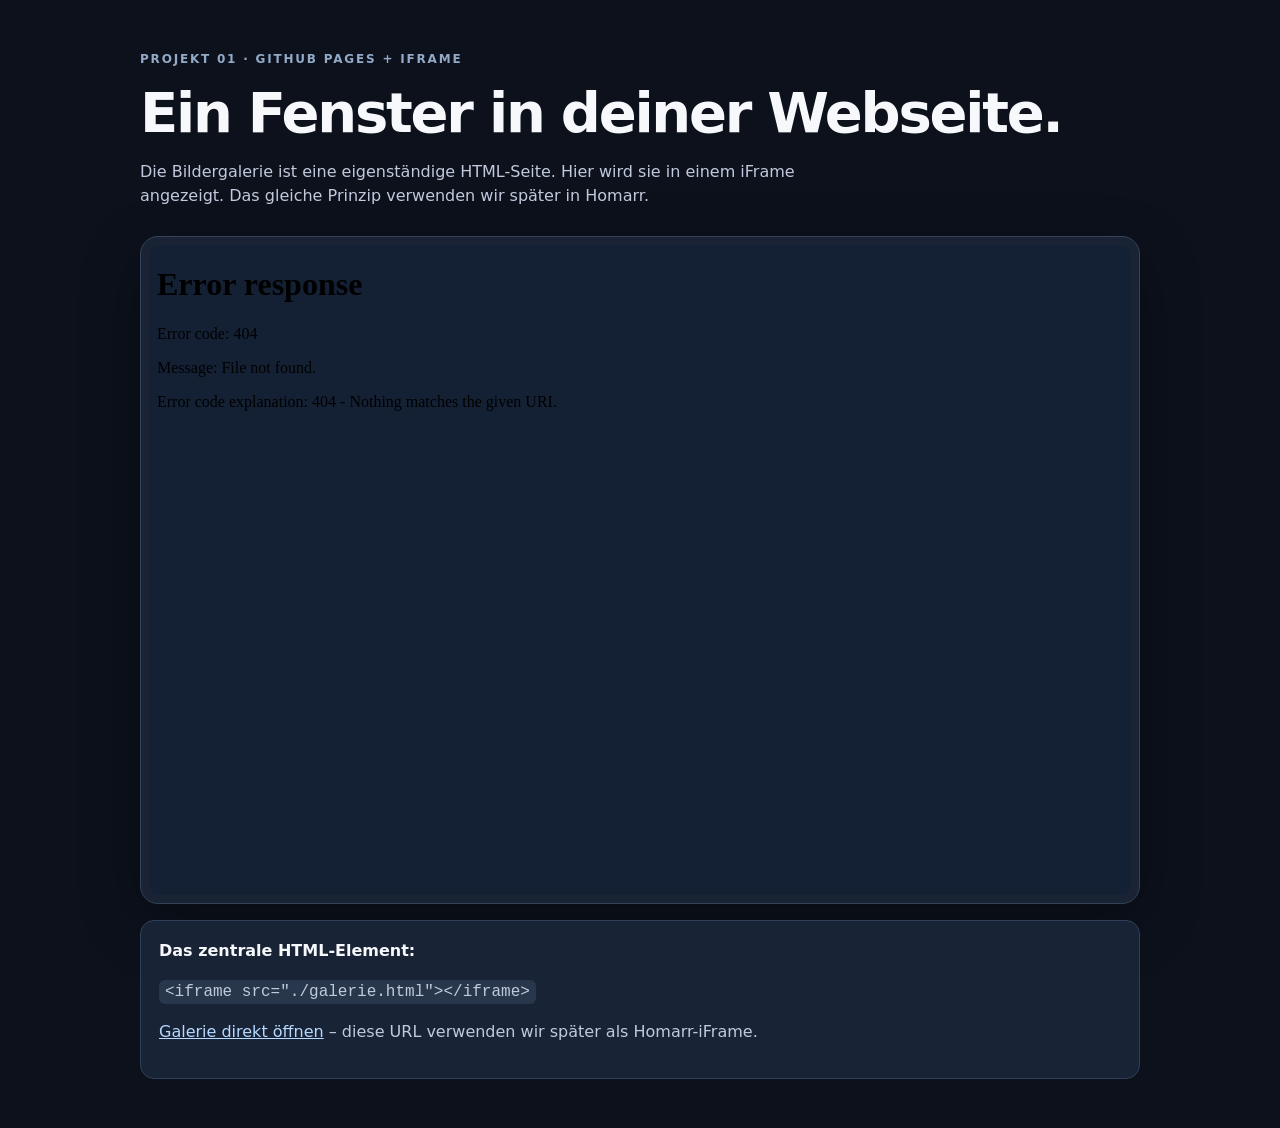
==== index.html @ c33a4991 "Add beginner iFrame landing page" ====
<!doctype html>
<html lang="de">
<head>
  <meta charset="utf-8">
  <meta name="viewport" content="width=device-width, initial-scale=1">
  <meta name="theme-color" content="#101721">
  <title>Mein erstes iFrame-Projekt</title>
  <style>
    * {box-sizing:border-box}
    body {margin:0;min-height:100vh;background:#0c111c;color:#f7f8fb;font:16px/1.5 system-ui,-apple-system,"Segoe UI",sans-serif}
    main {max-width:1100px;margin:auto;padding:clamp(16px,5vw,50px)}
    .eyebrow {color:#92a9c7;text-transform:uppercase;letter-spacing:.15em;font-size:12px;font-weight:800}
    h1 {font-size:clamp(32px,5vw,56px);line-height:1.1;letter-spacing:-.04em;margin:14px 0}
    p {color:#c1cadd;max-width:720px}
    .frame {background:#192334;border:1px solid #344359;border-radius:18px;padding:8px;margin:28px 0 16px;box-shadow:0 20px 60px #0005}
    iframe {display:block;width:100%;height:clamp(350px,60vw,650px);border:0;border-radius:11px;background:#142134}
    .info {background:#182336;border:1px solid #304058;border-radius:14px;padding:18px}
    code {background:#28374b;padding:3px 6px;border-radius:6px;overflow-wrap:anywhere}
    a {color:#b6d9ff}
  </style>
</head>
<body>
  <main>
    <div class="eyebrow">Projekt 01 · GitHub Pages + iFrame</div>
    <h1>Ein Fenster in deiner Webseite.</h1>
    <p>Die Bildergalerie ist eine eigenständige HTML-Seite. Hier wird sie in einem iFrame angezeigt. Das gleiche Prinzip verwenden wir später in Homarr.</p>
    <div class="frame">
      <iframe src="./galerie.html" title="Fotogalerie mit Wischübergang" allowfullscreen loading="eager"></iframe>
    </div>
    <section class="info">
      <strong>Das zentrale HTML-Element:</strong>
      <p><code>&lt;iframe src="./galerie.html"&gt;&lt;/iframe&gt;</code></p>
      <p><a href="./galerie.html">Galerie direkt öffnen</a> – diese URL verwenden wir später als Homarr-iFrame.</p>
    </section>
  </main>
</body>
</html>
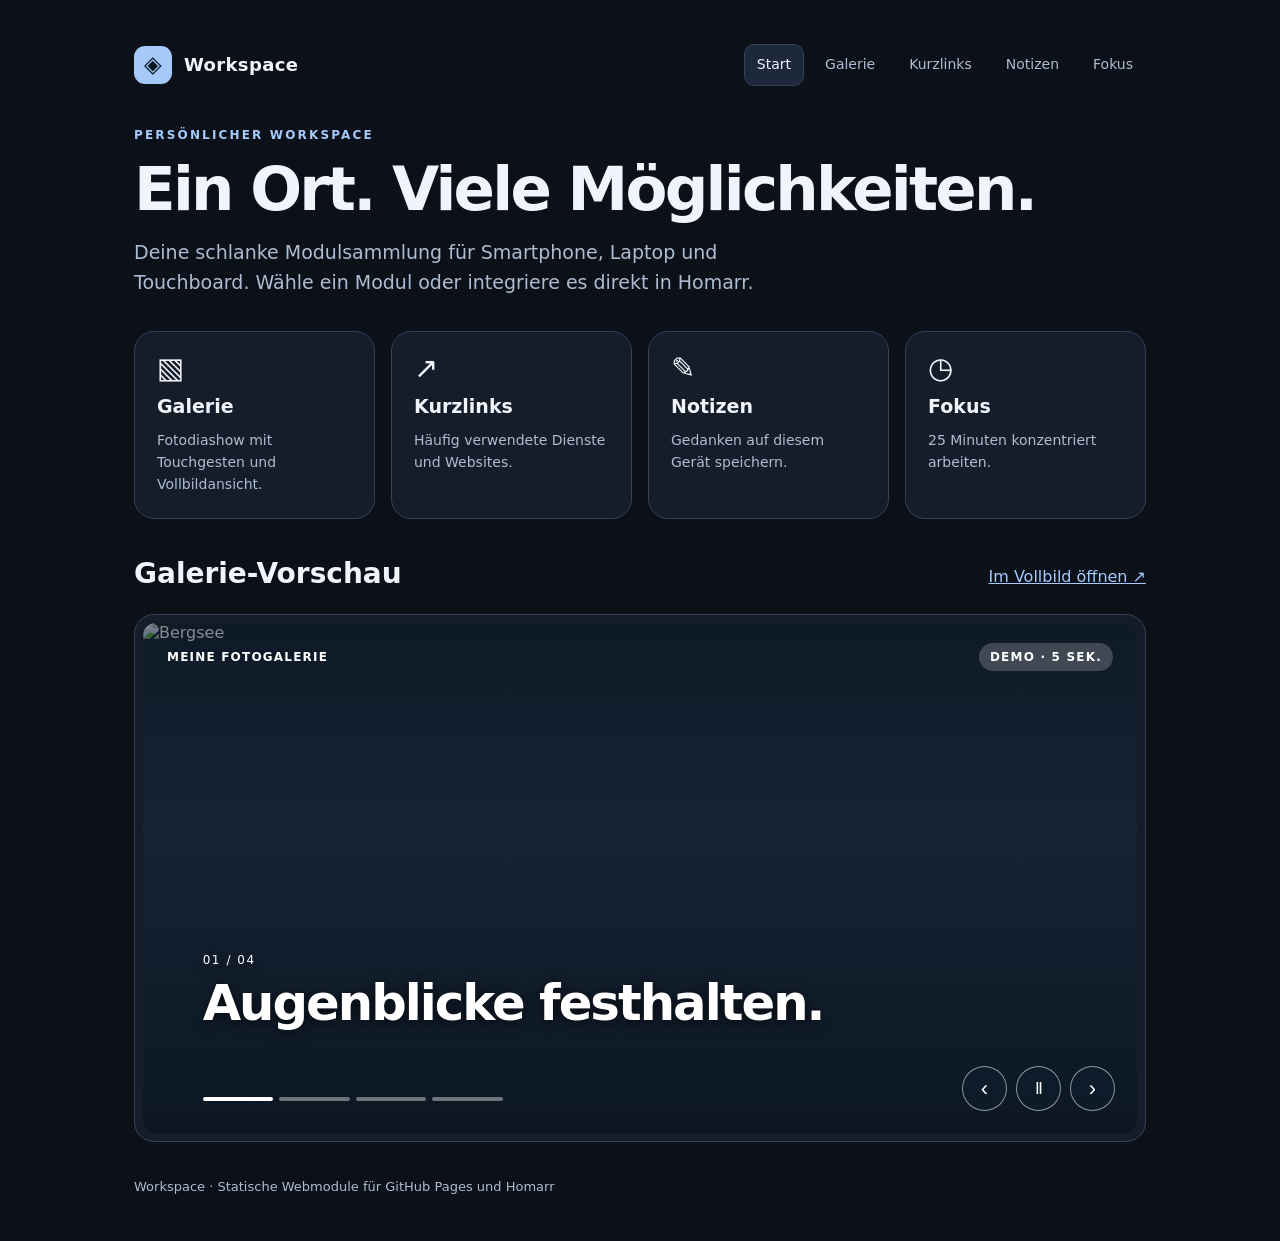
==== commit 8b350027: "Turn gallery demo homepage into modular Workspace" ====
--- a/index.html
+++ b/index.html
@@ -1,37 +1 @@
-<!doctype html>
-<html lang="de">
-<head>
-  <meta charset="utf-8">
-  <meta name="viewport" content="width=device-width, initial-scale=1">
-  <meta name="theme-color" content="#101721">
-  <title>Mein erstes iFrame-Projekt</title>
-  <style>
-    * {box-sizing:border-box}
-    body {margin:0;min-height:100vh;background:#0c111c;color:#f7f8fb;font:16px/1.5 system-ui,-apple-system,"Segoe UI",sans-serif}
-    main {max-width:1100px;margin:auto;padding:clamp(16px,5vw,50px)}
-    .eyebrow {color:#92a9c7;text-transform:uppercase;letter-spacing:.15em;font-size:12px;font-weight:800}
-    h1 {font-size:clamp(32px,5vw,56px);line-height:1.1;letter-spacing:-.04em;margin:14px 0}
-    p {color:#c1cadd;max-width:720px}
-    .frame {background:#192334;border:1px solid #344359;border-radius:18px;padding:8px;margin:28px 0 16px;box-shadow:0 20px 60px #0005}
-    iframe {display:block;width:100%;height:clamp(350px,60vw,650px);border:0;border-radius:11px;background:#142134}
-    .info {background:#182336;border:1px solid #304058;border-radius:14px;padding:18px}
-    code {background:#28374b;padding:3px 6px;border-radius:6px;overflow-wrap:anywhere}
-    a {color:#b6d9ff}
-  </style>
-</head>
-<body>
-  <main>
-    <div class="eyebrow">Projekt 01 · GitHub Pages + iFrame</div>
-    <h1>Ein Fenster in deiner Webseite.</h1>
-    <p>Die Bildergalerie ist eine eigenständige HTML-Seite. Hier wird sie in einem iFrame angezeigt. Das gleiche Prinzip verwenden wir später in Homarr.</p>
-    <div class="frame">
-      <iframe src="./galerie.html" title="Fotogalerie mit Wischübergang" allowfullscreen loading="eager"></iframe>
-    </div>
-    <section class="info">
-      <strong>Das zentrale HTML-Element:</strong>
-      <p><code>&lt;iframe src="./galerie.html"&gt;&lt;/iframe&gt;</code></p>
-      <p><a href="./galerie.html">Galerie direkt öffnen</a> – diese URL verwenden wir später als Homarr-iFrame.</p>
-    </section>
-  </main>
-</body>
-</html>+<!doctype html><html lang="de"><head><meta charset="utf-8"><meta name="viewport" content="width=device-width,initial-scale=1"><meta name="theme-color" content="#0b1019"><title>Workspace · Home</title><link rel="stylesheet" href="./assets/style.css"></head><body><main class="shell"><header class="topbar"><a class="brand" href="./index.html"><span class="mark">◈</span>Workspace</a><nav aria-label="Navigation"><a href="./index.html" aria-current="page">Start</a><a href="./galerie.html">Galerie</a><a href="./links.html">Kurzlinks</a><a href="./notizen.html">Notizen</a><a href="./fokus.html">Fokus</a></nav></header><section class="hero"><div class="eyebrow">Persönlicher Workspace</div><h1>Ein Ort. Viele Möglichkeiten.</h1><p class="lead">Deine schlanke Modulsammlung für Smartphone, Laptop und Touchboard. Wähle ein Modul oder integriere es direkt in Homarr.</p></section><section aria-label="Module" class="grid"><a class="tile" href="./galerie.html"><span class="symbol" aria-hidden="true">▧</span><strong>Galerie</strong><p class="muted">Fotodiashow mit Touchgesten und Vollbildansicht.</p></a><a class="tile" href="./links.html"><span class="symbol" aria-hidden="true">↗</span><strong>Kurzlinks</strong><p class="muted">Häufig verwendete Dienste und Websites.</p></a><a class="tile" href="./notizen.html"><span class="symbol" aria-hidden="true">✎</span><strong>Notizen</strong><p class="muted">Gedanken auf diesem Gerät speichern.</p></a><a class="tile" href="./fokus.html"><span class="symbol" aria-hidden="true">◷</span><strong>Fokus</strong><p class="muted">25 Minuten konzentriert arbeiten.</p></a></section><div class="section-head"><h2>Galerie-Vorschau</h2><a href="./galerie.html">Im Vollbild öffnen ↗</a></div><section class="panel preview"><iframe src="./galerie.html" loading="lazy" allowfullscreen title="Galerie-Vorschau"></iframe></section><footer class="footer">Workspace · Statische Webmodule für GitHub Pages und Homarr</footer></main></body></html>
--- a/assets/style.css
+++ b/assets/style.css
@@ -0,0 +1,72 @@
+:root {
+  color-scheme: dark;
+  --bg:#0b1019; --surface:#151d2b; --surface-2:#1d293b;
+  --border:#344156; --text:#f1f5fb; --muted:#aebdd1;
+  --accent:#a5cafa; --good:#8ce2bf;
+}
+* { box-sizing:border-box; }
+html { -webkit-text-size-adjust:100%; }
+body { margin:0; min-height:100vh; background:var(--bg); color:var(--text); font:16px/1.55 system-ui,-apple-system,"Segoe UI",sans-serif; }
+a { color:var(--accent); }
+a:focus-visible,button:focus-visible,input:focus-visible,textarea:focus-visible { outline:3px solid #a5cafa; outline-offset:3px; }
+button,input,textarea { font:inherit; }
+button { cursor:pointer; touch-action:manipulation; }
+.shell { max-width:1100px; margin:auto; padding:clamp(16px,4vw,44px); }
+.topbar { display:flex; align-items:center; justify-content:space-between; gap:14px; margin-bottom:40px; flex-wrap:wrap; }
+.brand { display:flex; align-items:center; gap:12px; color:var(--text); font-size:18px; text-decoration:none; font-weight:800; letter-spacing:.02em; }
+.mark { display:grid; place-items:center; width:38px; height:38px; border-radius:11px; background:var(--accent); color:#0b1421; font-size:23px; }
+nav { display:flex; gap:8px; flex-wrap:wrap; }
+nav a { color:var(--muted); text-decoration:none; padding:9px 12px; border:1px solid transparent; border-radius:10px; font-size:14px; }
+nav a:hover,nav a[aria-current="page"] { color:var(--text); background:var(--surface-2); border-color:var(--border); }
+.eyebrow { font-size:12px; font-weight:800; letter-spacing:.18em; text-transform:uppercase; color:var(--accent); }
+h1 { font-size:clamp(33px,5.4vw,61px); line-height:1.08; letter-spacing:-.045em; margin:12px 0 16px; }
+h2 { font-size:clamp(20px,2.5vw,28px); line-height:1.22; margin:0 0 8px; }
+p { margin:0 0 16px; }
+.lead,.muted { color:var(--muted); }
+.lead { max-width:700px; font-size:clamp(16px,2vw,19px); }
+.hero { margin-bottom:34px; }
+.grid { display:grid; grid-template-columns:repeat(auto-fit,minmax(min(100%,225px),1fr)); gap:16px; }
+.tile,.panel { background:var(--surface); border:1px solid var(--border); border-radius:20px; }
+.tile { display:flex; flex-direction:column; gap:9px; min-height:170px; padding:22px; text-decoration:none; color:var(--text); transition:border-color .2s,transform .2s; }
+.tile:hover { border-color:var(--accent); transform:translateY(-2px); }
+.tile strong { font-size:19px; }
+.tile .muted { font-size:14px; margin:0; }
+.symbol { font-size:29px; line-height:1; }
+.section-head { display:flex; justify-content:space-between; align-items:center; gap:15px; margin:38px 0 15px; flex-wrap:wrap; }
+.panel { padding:22px; }
+.preview { overflow:hidden; padding:8px; }
+.preview iframe { display:block; width:100%; height:clamp(260px,46vw,510px); border:0; border-radius:13px; background:#101927; }
+.module-intro { margin-bottom:24px; }
+.module-intro h1 { font-size:clamp(30px,4.2vw,46px); }
+.stack { display:grid; gap:16px; }
+.btn,.btn-secondary { border-radius:11px; min-height:44px; padding:10px 16px; border:1px solid var(--accent); background:var(--accent); color:#0b1421; font-weight:700; }
+.btn-secondary { background:var(--surface-2); color:var(--text); border-color:var(--border); }
+.btn:hover,.btn-secondary:hover { filter:brightness(1.12); }
+label { display:block; color:var(--muted); font-size:14px; margin-bottom:6px; }
+input,textarea { width:100%; min-height:44px; padding:12px 14px; color:var(--text); background:#101827; border:1px solid var(--border); border-radius:11px; }
+textarea { min-height:240px; resize:vertical; line-height:1.6; }
+.form-row { display:grid; grid-template-columns:1fr 1.5fr auto; gap:12px; align-items:end; }
+.field { min-width:0; }
+.status { font-size:14px; color:var(--good); min-height:22px; }
+.list { list-style:none; margin:0; padding:0; display:grid; gap:10px; }
+.list li { display:flex; align-items:center; justify-content:space-between; gap:12px; padding:11px; background:#101827; border:1px solid var(--border); border-radius:12px; }
+.list li a { overflow-wrap:anywhere; }
+.list li button { flex:none; }
+.timer { font-size:clamp(72px,17vw,148px); font-weight:750; line-height:1.2; text-align:center; letter-spacing:-.065em; font-variant-numeric:tabular-nums; padding:20px 0; }
+.actions { display:flex; justify-content:center; flex-wrap:wrap; gap:10px; }
+.note { color:var(--muted); font-size:13px; margin-top:14px; }
+.footer { color:var(--muted); margin-top:35px; font-size:13px; }
+.embed .topbar,.embed .module-intro,.embed .footer { display:none; }
+.embed .shell { max-width:none; padding:10px; }
+.embed .panel { padding:14px; border-radius:14px; }
+.embed textarea { min-height:130px; }
+.embed .timer { font-size:clamp(45px,14vw,100px); padding:10px 0; }
+@media (max-width:650px) {
+  .topbar { margin-bottom:25px; }
+  nav { width:100%; }
+  nav a { padding:8px 10px; font-size:13px; }
+  .form-row { grid-template-columns:1fr; }
+  .panel { padding:16px; }
+  .tile { min-height:145px; }
+}
+@media (prefers-reduced-motion:reduce) { .tile { transition:none; } }
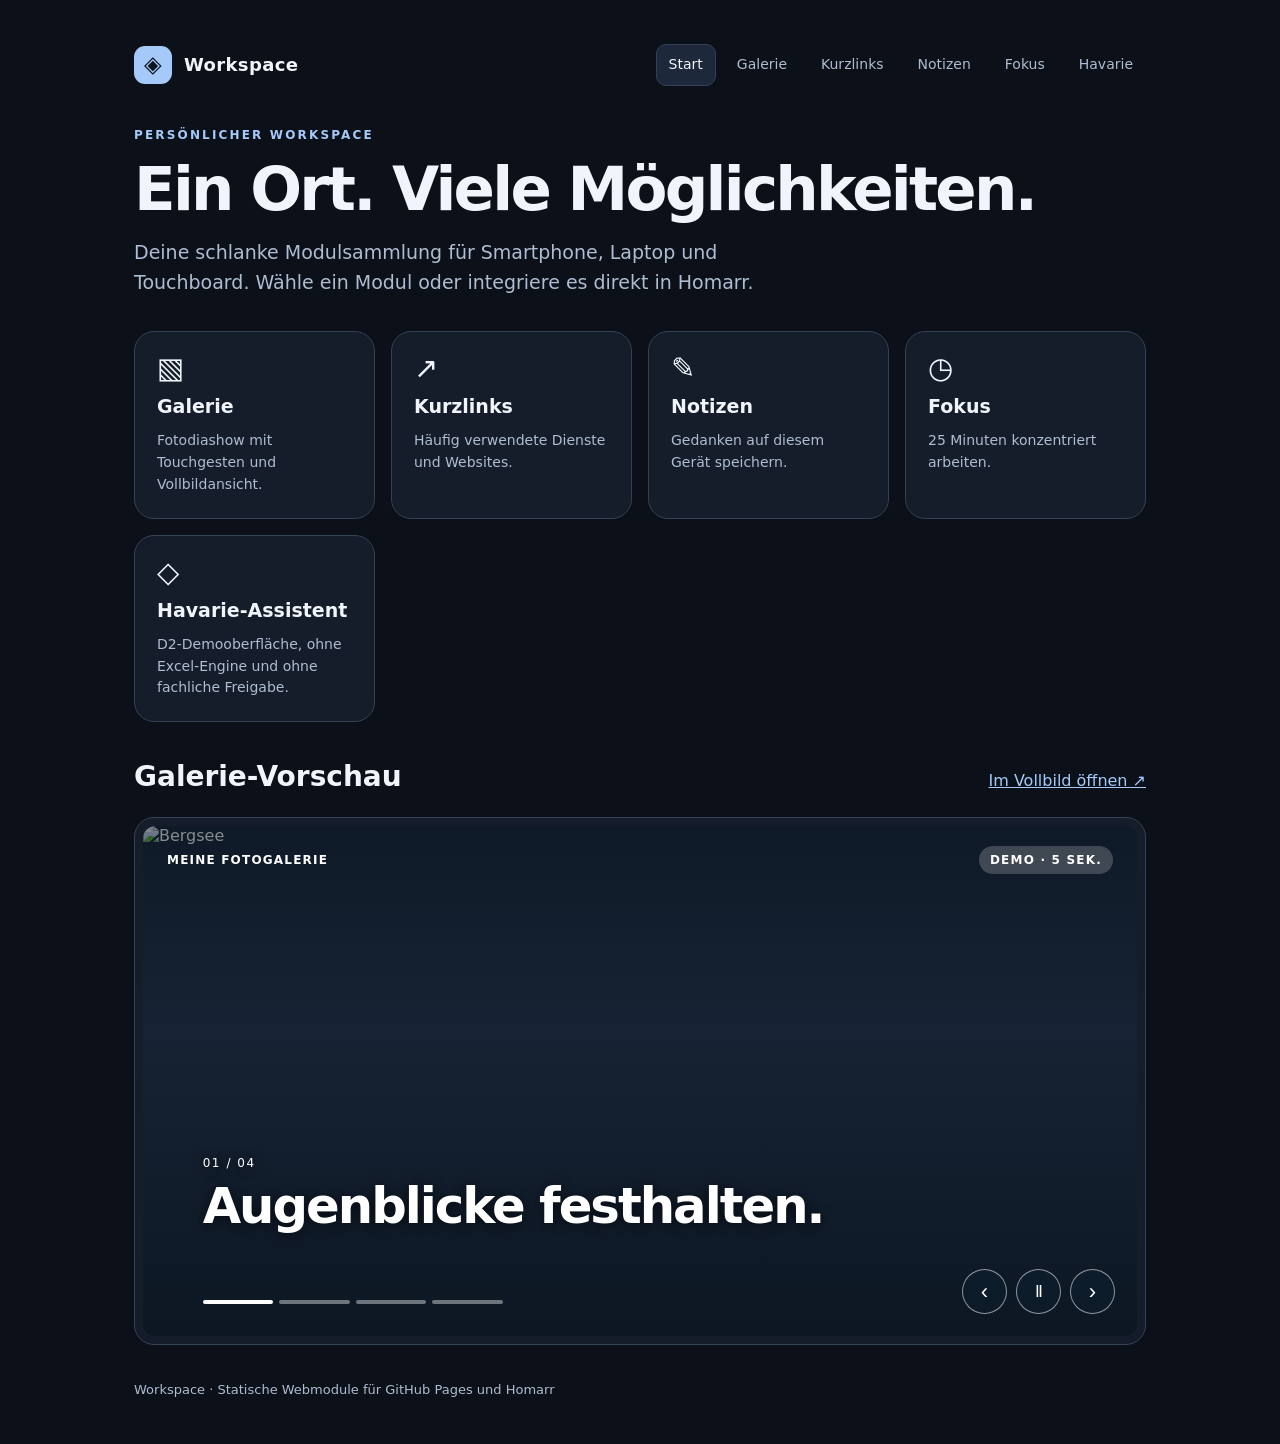
==== commit 015c4ba3: "Add Havarie D2 demo to Workspace module overview" ====
--- a/index.html
+++ b/index.html
@@ -1 +1 @@
-<!doctype html><html lang="de"><head><meta charset="utf-8"><meta name="viewport" content="width=device-width,initial-scale=1"><meta name="theme-color" content="#0b1019"><title>Workspace · Home</title><link rel="stylesheet" href="./assets/style.css"></head><body><main class="shell"><header class="topbar"><a class="brand" href="./index.html"><span class="mark">◈</span>Workspace</a><nav aria-label="Navigation"><a href="./index.html" aria-current="page">Start</a><a href="./galerie.html">Galerie</a><a href="./links.html">Kurzlinks</a><a href="./notizen.html">Notizen</a><a href="./fokus.html">Fokus</a></nav></header><section class="hero"><div class="eyebrow">Persönlicher Workspace</div><h1>Ein Ort. Viele Möglichkeiten.</h1><p class="lead">Deine schlanke Modulsammlung für Smartphone, Laptop und Touchboard. Wähle ein Modul oder integriere es direkt in Homarr.</p></section><section aria-label="Module" class="grid"><a class="tile" href="./galerie.html"><span class="symbol" aria-hidden="true">▧</span><strong>Galerie</strong><p class="muted">Fotodiashow mit Touchgesten und Vollbildansicht.</p></a><a class="tile" href="./links.html"><span class="symbol" aria-hidden="true">↗</span><strong>Kurzlinks</strong><p class="muted">Häufig verwendete Dienste und Websites.</p></a><a class="tile" href="./notizen.html"><span class="symbol" aria-hidden="true">✎</span><strong>Notizen</strong><p class="muted">Gedanken auf diesem Gerät speichern.</p></a><a class="tile" href="./fokus.html"><span class="symbol" aria-hidden="true">◷</span><strong>Fokus</strong><p class="muted">25 Minuten konzentriert arbeiten.</p></a></section><div class="section-head"><h2>Galerie-Vorschau</h2><a href="./galerie.html">Im Vollbild öffnen ↗</a></div><section class="panel preview"><iframe src="./galerie.html" loading="lazy" allowfullscreen title="Galerie-Vorschau"></iframe></section><footer class="footer">Workspace · Statische Webmodule für GitHub Pages und Homarr</footer></main></body></html>+<!doctype html><html lang="de"><head><meta charset="utf-8"><meta name="viewport" content="width=device-width,initial-scale=1"><meta name="theme-color" content="#0b1019"><title>Workspace · Home</title><link rel="stylesheet" href="./assets/style.css"></head><body><main class="shell"><header class="topbar"><a class="brand" href="./index.html"><span class="mark">◈</span>Workspace</a><nav aria-label="Navigation"><a href="./index.html" aria-current="page">Start</a><a href="./galerie.html">Galerie</a><a href="./links.html">Kurzlinks</a><a href="./notizen.html">Notizen</a><a href="./fokus.html">Fokus</a><a href="./havarie.html">Havarie</a></nav></header><section class="hero"><div class="eyebrow">Persönlicher Workspace</div><h1>Ein Ort. Viele Möglichkeiten.</h1><p class="lead">Deine schlanke Modulsammlung für Smartphone, Laptop und Touchboard. Wähle ein Modul oder integriere es direkt in Homarr.</p></section><section aria-label="Module" class="grid"><a class="tile" href="./galerie.html"><span class="symbol" aria-hidden="true">▧</span><strong>Galerie</strong><p class="muted">Fotodiashow mit Touchgesten und Vollbildansicht.</p></a><a class="tile" href="./links.html"><span class="symbol" aria-hidden="true">↗</span><strong>Kurzlinks</strong><p class="muted">Häufig verwendete Dienste und Websites.</p></a><a class="tile" href="./notizen.html"><span class="symbol" aria-hidden="true">✎</span><strong>Notizen</strong><p class="muted">Gedanken auf diesem Gerät speichern.</p></a><a class="tile" href="./fokus.html"><span class="symbol" aria-hidden="true">◷</span><strong>Fokus</strong><p class="muted">25 Minuten konzentriert arbeiten.</p></a><a class="tile" href="./havarie.html"><span class="symbol" aria-hidden="true">◇</span><strong>Havarie-Assistent</strong><p class="muted">D2-Demooberfläche, ohne Excel-Engine und ohne fachliche Freigabe.</p></a></section><div class="section-head"><h2>Galerie-Vorschau</h2><a href="./galerie.html">Im Vollbild öffnen ↗</a></div><section class="panel preview"><iframe src="./galerie.html" loading="lazy" allowfullscreen title="Galerie-Vorschau"></iframe></section><footer class="footer">Workspace · Statische Webmodule für GitHub Pages und Homarr</footer></main></body></html>
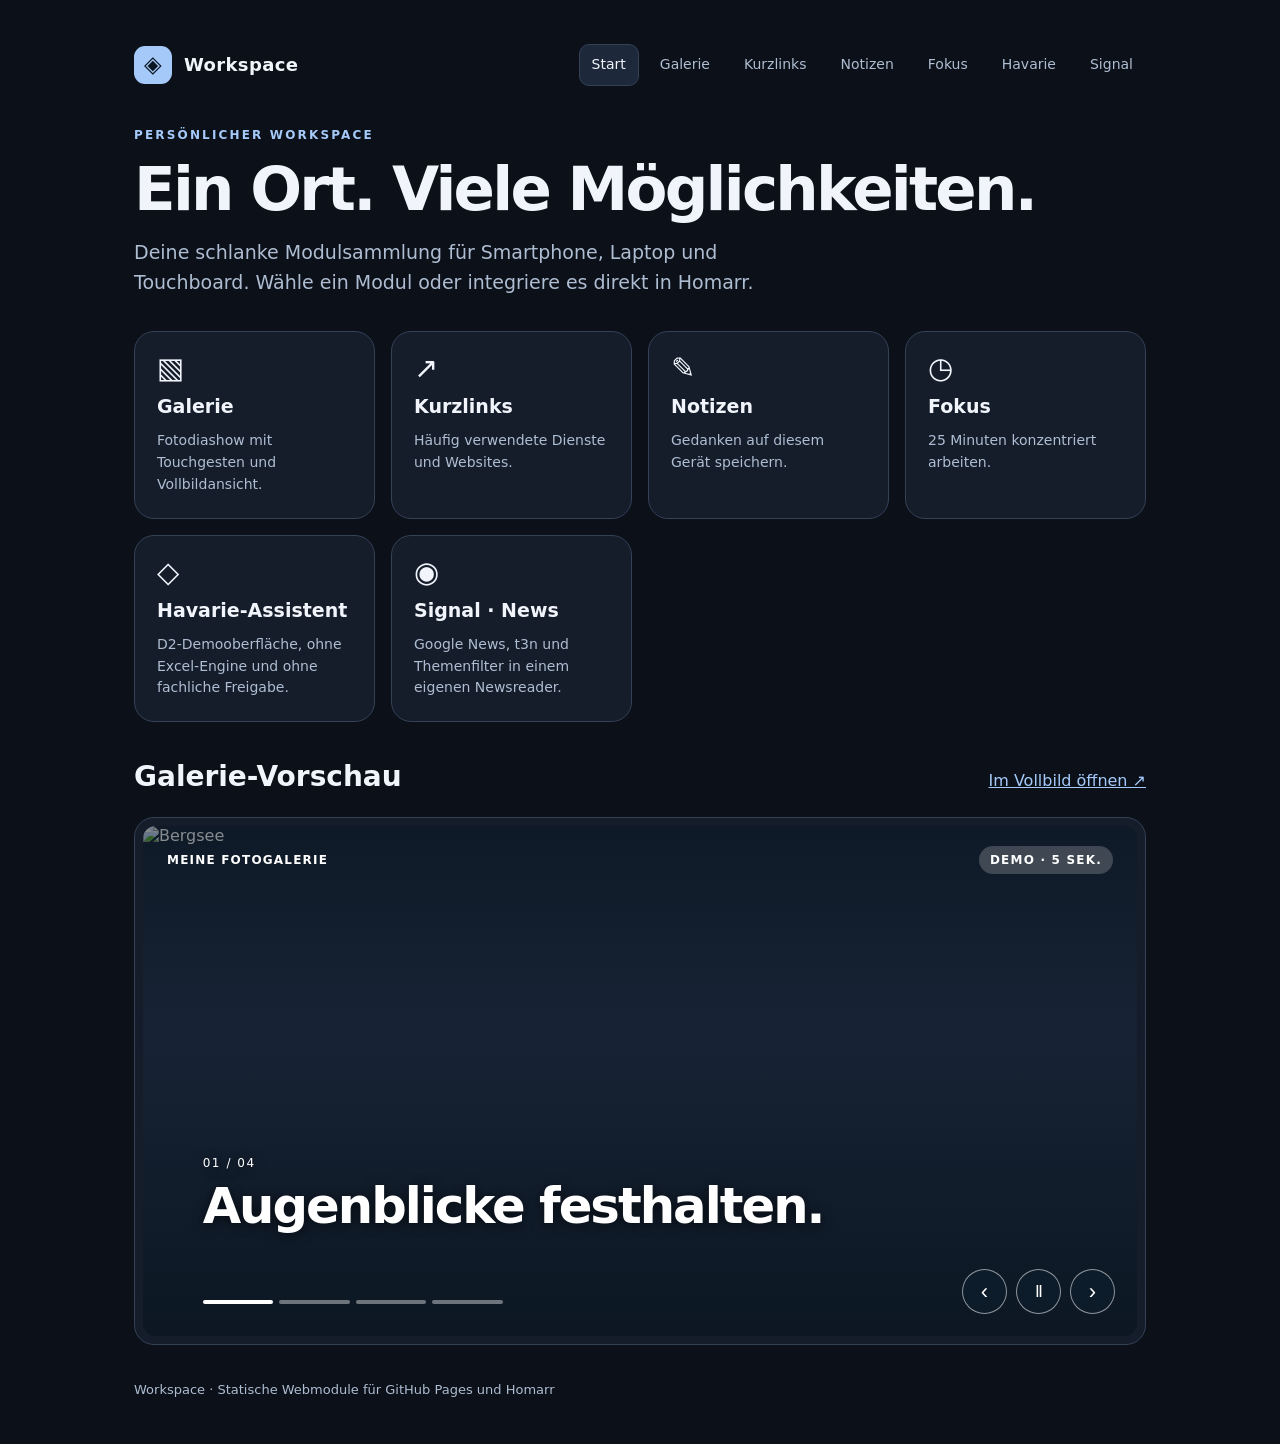
==== commit c709ae03: "Link Signal news reader on workspace homepage" ====
--- a/index.html
+++ b/index.html
@@ -1 +1 @@
-<!doctype html><html lang="de"><head><meta charset="utf-8"><meta name="viewport" content="width=device-width,initial-scale=1"><meta name="theme-color" content="#0b1019"><title>Workspace · Home</title><link rel="stylesheet" href="./assets/style.css"></head><body><main class="shell"><header class="topbar"><a class="brand" href="./index.html"><span class="mark">◈</span>Workspace</a><nav aria-label="Navigation"><a href="./index.html" aria-current="page">Start</a><a href="./galerie.html">Galerie</a><a href="./links.html">Kurzlinks</a><a href="./notizen.html">Notizen</a><a href="./fokus.html">Fokus</a><a href="./havarie.html">Havarie</a></nav></header><section class="hero"><div class="eyebrow">Persönlicher Workspace</div><h1>Ein Ort. Viele Möglichkeiten.</h1><p class="lead">Deine schlanke Modulsammlung für Smartphone, Laptop und Touchboard. Wähle ein Modul oder integriere es direkt in Homarr.</p></section><section aria-label="Module" class="grid"><a class="tile" href="./galerie.html"><span class="symbol" aria-hidden="true">▧</span><strong>Galerie</strong><p class="muted">Fotodiashow mit Touchgesten und Vollbildansicht.</p></a><a class="tile" href="./links.html"><span class="symbol" aria-hidden="true">↗</span><strong>Kurzlinks</strong><p class="muted">Häufig verwendete Dienste und Websites.</p></a><a class="tile" href="./notizen.html"><span class="symbol" aria-hidden="true">✎</span><strong>Notizen</strong><p class="muted">Gedanken auf diesem Gerät speichern.</p></a><a class="tile" href="./fokus.html"><span class="symbol" aria-hidden="true">◷</span><strong>Fokus</strong><p class="muted">25 Minuten konzentriert arbeiten.</p></a><a class="tile" href="./havarie.html"><span class="symbol" aria-hidden="true">◇</span><strong>Havarie-Assistent</strong><p class="muted">D2-Demooberfläche, ohne Excel-Engine und ohne fachliche Freigabe.</p></a></section><div class="section-head"><h2>Galerie-Vorschau</h2><a href="./galerie.html">Im Vollbild öffnen ↗</a></div><section class="panel preview"><iframe src="./galerie.html" loading="lazy" allowfullscreen title="Galerie-Vorschau"></iframe></section><footer class="footer">Workspace · Statische Webmodule für GitHub Pages und Homarr</footer></main></body></html>+<!doctype html><html lang="de"><head><meta charset="utf-8"><meta name="viewport" content="width=device-width,initial-scale=1"><meta name="theme-color" content="#0b1019"><title>Workspace · Home</title><link rel="stylesheet" href="./assets/style.css"></head><body><main class="shell"><header class="topbar"><a class="brand" href="./index.html"><span class="mark">◈</span>Workspace</a><nav aria-label="Navigation"><a href="./index.html" aria-current="page">Start</a><a href="./galerie.html">Galerie</a><a href="./links.html">Kurzlinks</a><a href="./notizen.html">Notizen</a><a href="./fokus.html">Fokus</a><a href="./havarie.html">Havarie</a><a href="./news.html">Signal</a></nav></header><section class="hero"><div class="eyebrow">Persönlicher Workspace</div><h1>Ein Ort. Viele Möglichkeiten.</h1><p class="lead">Deine schlanke Modulsammlung für Smartphone, Laptop und Touchboard. Wähle ein Modul oder integriere es direkt in Homarr.</p></section><section aria-label="Module" class="grid"><a class="tile" href="./galerie.html"><span class="symbol" aria-hidden="true">▧</span><strong>Galerie</strong><p class="muted">Fotodiashow mit Touchgesten und Vollbildansicht.</p></a><a class="tile" href="./links.html"><span class="symbol" aria-hidden="true">↗</span><strong>Kurzlinks</strong><p class="muted">Häufig verwendete Dienste und Websites.</p></a><a class="tile" href="./notizen.html"><span class="symbol" aria-hidden="true">✎</span><strong>Notizen</strong><p class="muted">Gedanken auf diesem Gerät speichern.</p></a><a class="tile" href="./fokus.html"><span class="symbol" aria-hidden="true">◷</span><strong>Fokus</strong><p class="muted">25 Minuten konzentriert arbeiten.</p></a><a class="tile" href="./havarie.html"><span class="symbol" aria-hidden="true">◇</span><strong>Havarie-Assistent</strong><p class="muted">D2-Demooberfläche, ohne Excel-Engine und ohne fachliche Freigabe.</p></a><a class="tile" href="./news.html"><span class="symbol" aria-hidden="true">◉</span><strong>Signal · News</strong><p class="muted">Google News, t3n und Themenfilter in einem eigenen Newsreader.</p></a></section><div class="section-head"><h2>Galerie-Vorschau</h2><a href="./galerie.html">Im Vollbild öffnen ↗</a></div><section class="panel preview"><iframe src="./galerie.html" loading="lazy" allowfullscreen title="Galerie-Vorschau"></iframe></section><footer class="footer">Workspace · Statische Webmodule für GitHub Pages und Homarr</footer></main></body></html>
